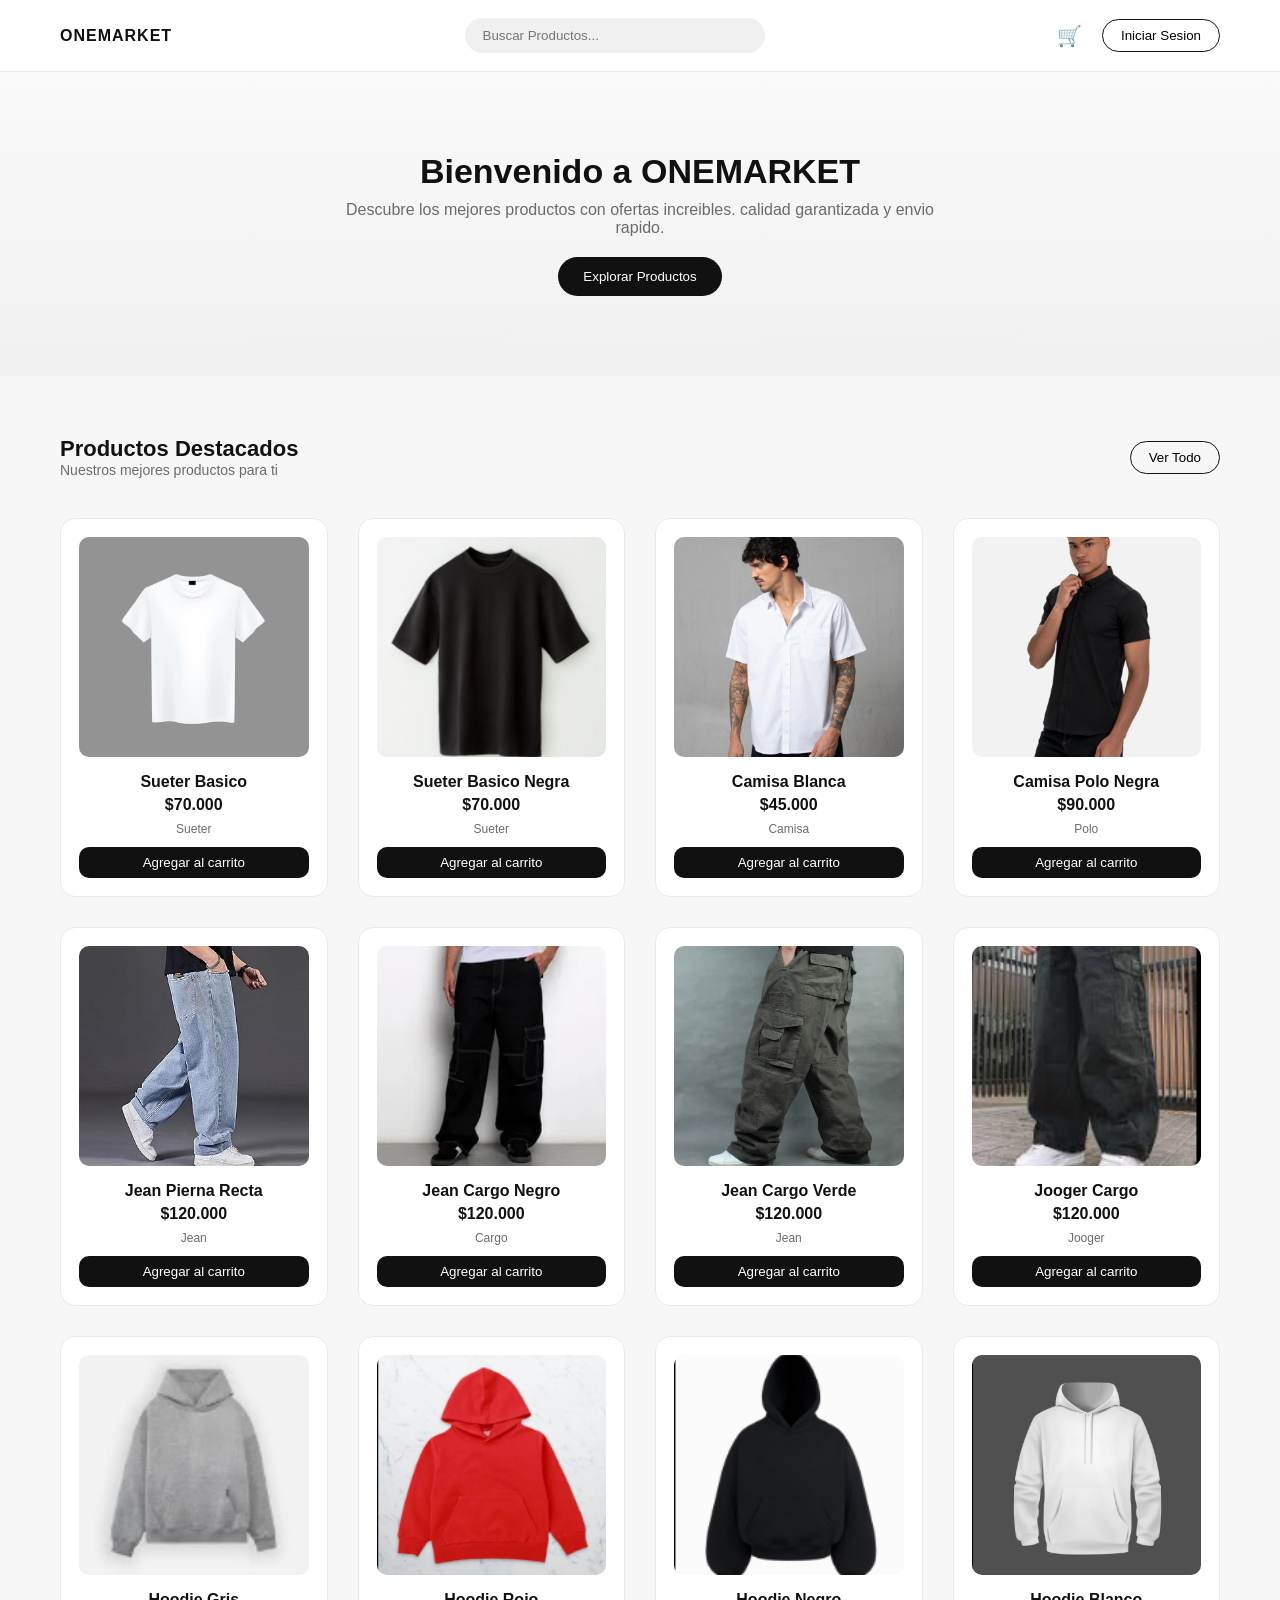
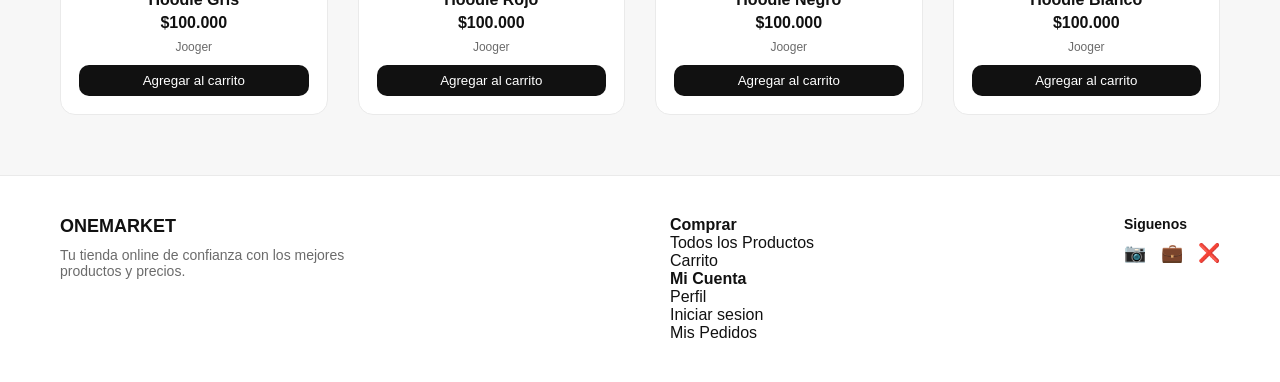
==== docs/index.html @ dfab5a0c "Mi primer commit: subiendo el proyecto" ====
<!DOCTYPE html>
<html lang="es">
<head>
    <meta charset="UTF-8">
    <meta name="viewport" content="width=device-width, initial-scale=1.0">
    <title>ONEMARKET</title>
    <!--LINK DE ESTILOS-->
    <link rel="stylesheet" href="STYLES/estilos.css">
</head>
<body>

    <!--NAVBAR-->

    <header class="navbar">
      <div class="logo" onclick="window.location.href='PAGES/admin.html'">ONEMARKET </div>

      <input type="text" placeholder="Buscar Productos..." class="search">

      <div class="nav-actions">
         <span class="cart" onclick="window.location.href='PAGES/carrito.html'">🛒</span>
            <button class="login"onclick="window.location.href='PAGES/login.html'">
               Iniciar Sesion
            </button>
        </div>
       
    </header>

    <!--HERO-->

    <section class="hero">
        <h1>Bienvenido a ONEMARKET</h1>
        <p>Descubre los mejores productos con ofertas increibles. calidad garantizada y envio rapido.</p>
        <button class="explorar"onclick="window.location.href='PAGES/explorarproducto.html'">
            Explorar Productos
        </button>

    </section>

    <!--PRODUCTOS-->

    <section class="products">
        <div class="products-header">
            <div>
                <h2>Productos Destacados</h2>
                <p>Nuestros mejores productos para ti</p>
            </div>
            <button class="ver-todo " onclick="window.location.href='PAGES/explorarproducto.html'">
                Ver Todo
            </button>

        </div>

        <div class="grid">

            <!--CARD-->

            <div class="card" onclick="window.location.href='PAGES/detallesdelproducto.html'">
                <img src="IMAGE/sueter blanco overside.png" alt="">
                <h3>Sueter Basico</h3>
                <p>$70.000</p>
                <span class="brand">Sueter</span>
                <button>Agregar al carrito</button>
            </div>

            <div class="card" onclick="window.location.href='PAGES/detallesdelproducto.html'">
                <img src="IMAGE/sueter negro.png" alt="">
                <h3>Sueter Basico Negra</h3>
                <p>$70.000</p>
                <span class="brand">Sueter</span>
                <button>Agregar al carrito</button>
            </div>

            <div class="card" onclick="window.location.href='PAGES/detallesdelproducto.html'">
                <img src="IMAGE/camisa blanca.png" alt="">
                <h3>Camisa Blanca</h3>
                <p>$45.000</p>
                <span class="brand">Camisa</span>
                <button>Agregar al carrito</button>
            </div>

            <div class="card" onclick="window.location.href='PAGES/detallesdelproducto.html'">
                <img src="IMAGE/camisa tipo polo negra.png" alt="">
                <h3>Camisa Polo Negra</h3>
                <p>$90.000</p>
                <span class="brand">Polo</span>
                <button>Agregar al carrito</button>
            </div>

            <div class="card" onclick="window.location.href='PAGES/detallesdelproducto.html'">
                <img src="IMAGE/pantalon vaquero azul blanco.png" alt="">
                <h3>Jean Pierna Recta </h3>
                <p>$120.000</p>
                <span class="brand">Jean</span>
                <button>Agregar al carrito</button>
            </div>

            <div class="card" onclick="window.location.href='PAGES/detallesdelproducto.html'">
                <img src="IMAGE/jean cargo negro.jpg" alt="">
                <h3>Jean Cargo Negro </h3>
                <p>$120.000</p>
                <span class="brand">Cargo</span>
                <button>Agregar al carrito</button>
            </div>

            <div class="card" onclick="window.location.href='PAGES/detallesdelproducto.html'">
                <img src="IMAGE/pantalon cargo gris oscuro.jpg" alt="">
                <h3>Jean Cargo Verde </h3>
                <p>$120.000</p>
                <span class="brand">Jean</span>
                <button>Agregar al carrito</button>
            </div>

            <div class="card" onclick="window.location.href='PAGES/detallesdelproducto.html'">
                <img src="IMAGE/jogger baggy.png" alt="">
                <h3>Jooger Cargo  </h3>
                <p>$120.000</p>
                <span class="brand">Jooger</span>
                <button>Agregar al carrito</button>
            </div>

            <div class="card" onclick="window.location.href='PAGES/detallesdelproducto.html'">
                <img src="IMAGE/hoodie.png" alt="">
                <h3>Hoodie Gris</h3>
                <p>$100.000</p>
                <span class="brand">Jooger</span>
                <button>Agregar al carrito</button>
            </div>

            <div class="card" onclick="window.location.href='PAGES/detallesdelproducto.html'">
                <img src="IMAGE/hoodie rojo.png" alt="">
                <h3>Hoodie Rojo</h3>
                <p>$100.000</p>
                <span class="brand">Jooger</span>
                <button>Agregar al carrito</button>
            </div>

            <div class="card" onclick="window.location.href='PAGES/detallesdelproducto.html'">
                <img src="IMAGE/hoodie negro.png" alt="">
                <h3>Hoodie Negro</h3>
                <p>$100.000</p>
                <span class="brand">Jooger</span>
                <button>Agregar al carrito</button>
            </div>

            <div class="card" onclick="window.location.href='PAGES/detallesdelproducto.html'">
                <img src="IMAGE/hoodie blanco.png" alt="">
                <h3>Hoodie Blanco</h3>
                <p>$100.000</p>
                <span class="brand">Jooger</span>
                <button>Agregar al carrito</button>
            </div>

        </div>

    </section>

    <!--FOOTER-->
    <footer class="footer">

        <div class="footer-container">

          <!--LADO IZQUIERDO-->

            <div class="footer-left">
              <h2 class="footer-logo">ONEMARKET</h2>
              <P>Tu tienda online de confianza con los mejores productos y precios.</P>
            </div>

           <!--CENTRO-->

           <div class="footer-link">
                <div>
                  <h4>Comprar</h4>
                  <a href="PAGES/explorarproducto.html">Todos los Productos</a>
                  <br>
                  <a href="PAGES/carrito.html">Carrito</a>
                </div>

                <div>
                    <h4>Mi Cuenta</h4>
                    <a href="PAGES/perfil.html">Perfil</a>
                    <br>
                    <a href="PAGES/login.html">Iniciar sesion</a>
                    <br>
                    <a href="PAGES/mispedidos.html">Mis Pedidos</a>
                </div>
           </div>

           <!--DERECHA-->
           <div class="footer-social">
              <h4>Siguenos</h4>
                <div class="icons">
                 <span>📷</span>
                 <span>💼</span>
                 <span>❌</span>
                </div>
           </div>

        </div>
    </footer>
    
</body>

</html>
---- docs/STYLES/estilos.css ----
:root {
    --primary: #111;
    --secondary: #6b6b6b;
    --bg: #f7f7f7;
    --white: #ffffff;
    --border: #eaeaea;
}

/* RESET */
* {
    margin: 0;
    padding: 0;
    box-sizing: border-box;
}

body {
    font-family: 'Segoe UI', Tahoma, sans-serif;
    background: var(--bg);
    color: var(--primary);
}

/* NAVBAR */
.navbar {
    display: flex;
    justify-content: space-between;
    align-items: center;
    padding: 18px 60px;
    background: var(--white);
    border-bottom: 1px solid var(--border);
}

.logo {
    font-weight: 700;
    letter-spacing: 1px;
}

/* BUSCADOR */
.search {
    width: 300px;
    padding: 10px 18px;
    border-radius: 30px;
    border: none;
    background: #f0f0f0;
    transition: 0.3s;
}

.search:focus {
    outline: none;
    background: #e6e6e6;
}

/* ACCIONES NAV */
.nav-actions {
    display: flex;
    align-items: center;
    gap: 20px;
}

.cart {
    font-size: 20px;
    cursor: pointer;
}

.login {
    padding: 8px 18px;
    border-radius: 20px;
    border: 1px solid var(--primary);
    background: transparent;
    cursor: pointer;
    transition: 0.3s;
}

.login:hover {
    background: var(--primary);
    color: white;
}

/* HERO */
.hero {
    text-align: center;
    padding: 80px 20px;
    background: linear-gradient(to bottom, #fafafa, #f0f0f0);
}

.hero h1 {
    font-size: 34px;
    margin-bottom: 10px;
}

.hero p {
    color: var(--secondary);
    max-width: 600px;
    margin: 0 auto 20px;
}

.hero button {
    padding: 12px 25px;
    border-radius: 30px;
    border: none;
    background: var(--primary);
    color: white;
    cursor: pointer;
    transition: 0.3s;
}

.hero button:hover {
    transform: translateY(-3px);
    background: #333;
}

/* PRODUCTOS */
.products {
    padding: 60px;
}

.products-header {
    display: flex;
    justify-content: space-between;
    align-items: center;
    margin-bottom: 40px;
}

.products-header h2 {
    font-size: 22px;
}

.products-header p {
    font-size: 14px;
    color: var(--secondary);
}

/* BOTON VER TODO */
.ver-todo {
    padding: 8px 18px;
    border-radius: 20px;
    border: 1px solid var(--primary);
    background: transparent;
    cursor: pointer;
    transition: 0.3s;
}

.ver-todo:hover {
    background: var(--primary);
    color: white;
}

/* GRID */
.grid {
    display: grid;
    grid-template-columns: repeat(auto-fit, minmax(230px, 1fr));
    gap: 30px;
}

/* CARD */

a {
    text-decoration: none; /* quita el subrayado */
    color: inherit; /* usa el color del padre */
}

.card {
    text-decoration: none;
    color: inherit;
    display: block;
}

.card:link,
.card:visited,
.card:active {
    color: inherit;
    text-decoration: none;
}

.card {
    background: var(--white);
    padding: 18px;
    border-radius: 15px;
    border: 1px solid var(--border);
    transition: 0.4s;
    text-align: center;
    position: relative;
}

.card:hover {
    transform: translateY(-8px);
    box-shadow: 0 12px 25px rgba(0,0,0,0.08);
}

/* IMAGEN */
.card img {
    width: 100%;
    height: 220px;
    object-fit: cover;
    border-radius: 10px;
    margin-bottom: 12px;
    background: #eee;
}

/* TEXTO */
.card h3 {
    font-size: 16px;
    margin-bottom: 5px;
}

.card p {
    font-weight: 600;
    margin-bottom: 5px;
}

.brand {
    font-size: 12px;
    color: var(--secondary);
}

/* BOTON CARD */
.card button {
    margin-top: 10px;
    padding: 8px;
    border-radius: 10px;
    border: none;
    background: var(--primary);
    color: white;
    cursor: pointer;
    width: 100%;
    transition: 0.3s;
}

.card button:hover {
    background: #333;
}

/* FOOTER */
.footer {
    background: #fff;
    border-top: 1px solid #eaeaea;
    padding: 40px 60px;
}

.footer-container {
    display: flex;
    justify-content: space-between;
    gap: 40px;
    flex-wrap: wrap;
}

/* IZQUIERDA */
.footer-left {
    max-width: 300px;
}

.footer-logo {
    font-size: 18px;
    font-weight: 700;
    margin-bottom: 10px;
}

.footer-left p {
    font-size: 14px;
    color: #6b6b6b;
}

/* LINKS */
.footer-links {
    display: flex;
    gap: 60px;
}

.footer-links h4 {
    font-size: 14px;
    margin-bottom: 10px;
}

.footer-links a {
    display: block;
    text-decoration: none;
    color: #6b6b6b;
    font-size: 14px;
    margin-bottom: 5px;
    transition: 0.3s;
}

.footer-links a:hover {
    color: #111;
}

/* SOCIAL */
.footer-social h4 {
    font-size: 14px;
    margin-bottom: 10px;
}

.icons {
    display: flex;
    gap: 15px;
}

.icons span {
    font-size: 18px;
    cursor: pointer;
    transition: 0.3s;
}

.icons span:hover {
    transform: scale(1.2);
}

/* ========================= */
/* RESPONSIVE MOBILE CON AYUDA DE IA */
/* ========================= */

@media (max-width: 768px) {

    /* CONTENEDOR */
    .historial {
        padding: 20px;
    }

    h2 {
        font-size: 20px;
        text-align: center;
    }

    /* FILTRO */
    .filtro-grid {
        flex-direction: column;
        gap: 15px;
    }

    /* CARDS */
    .compra-body {
        flex-direction: column;
        gap: 10px;
    }

    .precio {
        align-self: flex-end;
        font-size: 16px;
    }

    /* TEXTO */
    .info p {
        font-size: 13px;
    }

    .sub {
        font-size: 12px;
    }

    /* CARDS MÁS COMPACTAS */
    .compra-card {
        padding: 15px;
    }

}
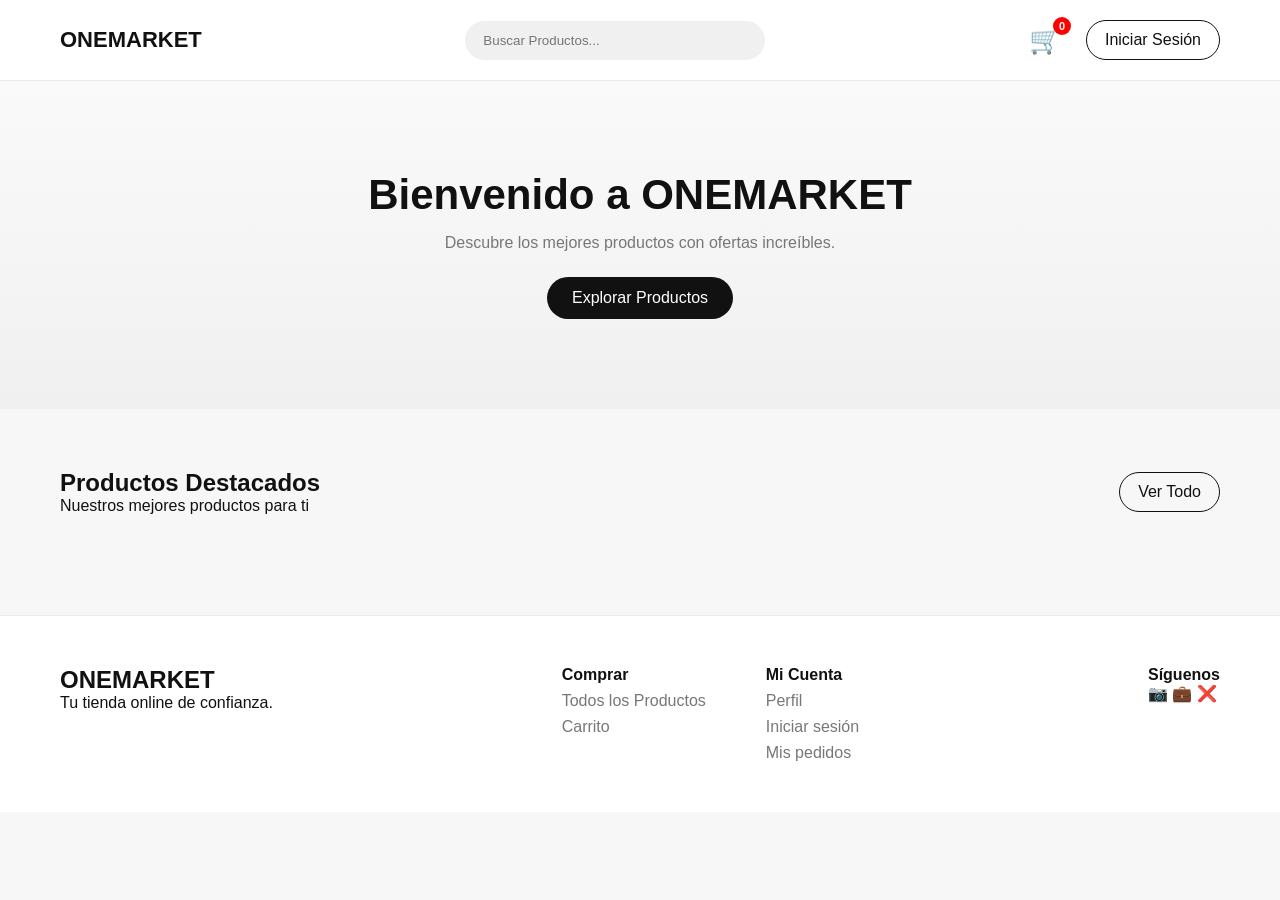
==== commit 6157a2c0: "Actualizacion de mi pagina" ====
--- a/docs/index.html
+++ b/docs/index.html
@@ -1,204 +1,200 @@
 <!DOCTYPE html>
 <html lang="es">
+
 <head>
+
     <meta charset="UTF-8">
-    <meta name="viewport" content="width=device-width, initial-scale=1.0">
+
+    <meta name="viewport"
+    content="width=device-width, initial-scale=1.0">
+
     <title>ONEMARKET</title>
-    <!--LINK DE ESTILOS-->
-    <link rel="stylesheet" href="STYLES/estilos.css">
+
+    <!-- CSS -->
+    <link rel="stylesheet"
+    href="STYLES/estilos.css">
+
 </head>
+
 <body>
 
-    <!--NAVBAR-->
-
+    <!-- NAVBAR -->
     <header class="navbar">
-      <div class="logo" onclick="window.location.href='PAGES/admin.html'">ONEMARKET </div>
-
-      <input type="text" placeholder="Buscar Productos..." class="search">
-
-      <div class="nav-actions">
-         <span class="cart" onclick="window.location.href='PAGES/carrito.html'">🛒</span>
-            <button class="login"onclick="window.location.href='PAGES/login.html'">
-               Iniciar Sesion
-            </button>
-        </div>
-       
+
+        <div class="logo">
+            ONEMARKET
+        </div>
+
+        <!-- SEARCH -->
+        <input
+        type="text"
+        placeholder="Buscar Productos..."
+        class="search">
+
+        <!-- ACTIONS -->
+        <div class="nav-actions">
+
+            <!-- CARRITO -->
+            <div class="cart-container">
+
+               <a href="PAGES/carrito.html"
+                  class="cart">
+
+                  🛒
+
+                </a>
+
+                <span class="contador-carrito">
+                   0
+                </span>
+
+            </div>
+
+            <!-- LOGIN -->
+            <a href="PAGES/login.html"
+            class="login">
+
+                Iniciar Sesión
+
+            </a>
+
+        </div>
+
     </header>
 
-    <!--HERO-->
-
+    <!-- HERO -->
     <section class="hero">
-        <h1>Bienvenido a ONEMARKET</h1>
-        <p>Descubre los mejores productos con ofertas increibles. calidad garantizada y envio rapido.</p>
-        <button class="explorar"onclick="window.location.href='PAGES/explorarproducto.html'">
+
+        <h1>
+            Bienvenido a ONEMARKET
+        </h1>
+
+        <p>
+            Descubre los mejores productos
+            con ofertas increíbles.
+        </p>
+
+        <a href="PAGES/explorarproducto.html"
+        class="explorar">
+
             Explorar Productos
-        </button>
+
+        </a>
 
     </section>
 
-    <!--PRODUCTOS-->
-
+    <!-- PRODUCTOS -->
     <section class="products">
+
         <div class="products-header">
+
             <div>
-                <h2>Productos Destacados</h2>
-                <p>Nuestros mejores productos para ti</p>
-            </div>
-            <button class="ver-todo " onclick="window.location.href='PAGES/explorarproducto.html'">
+
+                <h2>
+                    Productos Destacados
+                </h2>
+
+                <p>
+                    Nuestros mejores productos
+                    para ti
+                </p>
+
+            </div>
+
+            <a href="PAGES/explorarproducto.html"
+            class="ver-todo">
+
                 Ver Todo
-            </button>
-
-        </div>
-
-        <div class="grid">
-
-            <!--CARD-->
-
-            <div class="card" onclick="window.location.href='PAGES/detallesdelproducto.html'">
-                <img src="IMAGE/sueter blanco overside.png" alt="">
-                <h3>Sueter Basico</h3>
-                <p>$70.000</p>
-                <span class="brand">Sueter</span>
-                <button>Agregar al carrito</button>
-            </div>
-
-            <div class="card" onclick="window.location.href='PAGES/detallesdelproducto.html'">
-                <img src="IMAGE/sueter negro.png" alt="">
-                <h3>Sueter Basico Negra</h3>
-                <p>$70.000</p>
-                <span class="brand">Sueter</span>
-                <button>Agregar al carrito</button>
-            </div>
-
-            <div class="card" onclick="window.location.href='PAGES/detallesdelproducto.html'">
-                <img src="IMAGE/camisa blanca.png" alt="">
-                <h3>Camisa Blanca</h3>
-                <p>$45.000</p>
-                <span class="brand">Camisa</span>
-                <button>Agregar al carrito</button>
-            </div>
-
-            <div class="card" onclick="window.location.href='PAGES/detallesdelproducto.html'">
-                <img src="IMAGE/camisa tipo polo negra.png" alt="">
-                <h3>Camisa Polo Negra</h3>
-                <p>$90.000</p>
-                <span class="brand">Polo</span>
-                <button>Agregar al carrito</button>
-            </div>
-
-            <div class="card" onclick="window.location.href='PAGES/detallesdelproducto.html'">
-                <img src="IMAGE/pantalon vaquero azul blanco.png" alt="">
-                <h3>Jean Pierna Recta </h3>
-                <p>$120.000</p>
-                <span class="brand">Jean</span>
-                <button>Agregar al carrito</button>
-            </div>
-
-            <div class="card" onclick="window.location.href='PAGES/detallesdelproducto.html'">
-                <img src="IMAGE/jean cargo negro.jpg" alt="">
-                <h3>Jean Cargo Negro </h3>
-                <p>$120.000</p>
-                <span class="brand">Cargo</span>
-                <button>Agregar al carrito</button>
-            </div>
-
-            <div class="card" onclick="window.location.href='PAGES/detallesdelproducto.html'">
-                <img src="IMAGE/pantalon cargo gris oscuro.jpg" alt="">
-                <h3>Jean Cargo Verde </h3>
-                <p>$120.000</p>
-                <span class="brand">Jean</span>
-                <button>Agregar al carrito</button>
-            </div>
-
-            <div class="card" onclick="window.location.href='PAGES/detallesdelproducto.html'">
-                <img src="IMAGE/jogger baggy.png" alt="">
-                <h3>Jooger Cargo  </h3>
-                <p>$120.000</p>
-                <span class="brand">Jooger</span>
-                <button>Agregar al carrito</button>
-            </div>
-
-            <div class="card" onclick="window.location.href='PAGES/detallesdelproducto.html'">
-                <img src="IMAGE/hoodie.png" alt="">
-                <h3>Hoodie Gris</h3>
-                <p>$100.000</p>
-                <span class="brand">Jooger</span>
-                <button>Agregar al carrito</button>
-            </div>
-
-            <div class="card" onclick="window.location.href='PAGES/detallesdelproducto.html'">
-                <img src="IMAGE/hoodie rojo.png" alt="">
-                <h3>Hoodie Rojo</h3>
-                <p>$100.000</p>
-                <span class="brand">Jooger</span>
-                <button>Agregar al carrito</button>
-            </div>
-
-            <div class="card" onclick="window.location.href='PAGES/detallesdelproducto.html'">
-                <img src="IMAGE/hoodie negro.png" alt="">
-                <h3>Hoodie Negro</h3>
-                <p>$100.000</p>
-                <span class="brand">Jooger</span>
-                <button>Agregar al carrito</button>
-            </div>
-
-            <div class="card" onclick="window.location.href='PAGES/detallesdelproducto.html'">
-                <img src="IMAGE/hoodie blanco.png" alt="">
-                <h3>Hoodie Blanco</h3>
-                <p>$100.000</p>
-                <span class="brand">Jooger</span>
-                <button>Agregar al carrito</button>
-            </div>
-
-        </div>
+
+            </a>
+
+        </div>
+
+        <!-- GRID -->
+        <div class="grid"></div>
 
     </section>
 
-    <!--FOOTER-->
+    <!-- FOOTER -->
     <footer class="footer">
 
         <div class="footer-container">
 
-          <!--LADO IZQUIERDO-->
-
+            <!-- LEFT -->
             <div class="footer-left">
-              <h2 class="footer-logo">ONEMARKET</h2>
-              <P>Tu tienda online de confianza con los mejores productos y precios.</P>
-            </div>
-
-           <!--CENTRO-->
-
-           <div class="footer-link">
+
+                <h2 class="footer-logo">
+                    ONEMARKET
+                </h2>
+
+                <p>
+                    Tu tienda online de confianza.
+                </p>
+
+            </div>
+
+            <!-- LINKS -->
+            <div class="footer-links">
+
                 <div>
-                  <h4>Comprar</h4>
-                  <a href="PAGES/explorarproducto.html">Todos los Productos</a>
-                  <br>
-                  <a href="PAGES/carrito.html">Carrito</a>
+
+                    <h4>Comprar</h4>
+
+                    <a href="PAGES/explorarproducto.html">
+                        Todos los Productos
+                    </a>
+
+                    <a href="PAGES/carrito.html">
+                        Carrito
+                    </a>
+
                 </div>
 
                 <div>
+
                     <h4>Mi Cuenta</h4>
-                    <a href="PAGES/perfil.html">Perfil</a>
-                    <br>
-                    <a href="PAGES/login.html">Iniciar sesion</a>
-                    <br>
-                    <a href="PAGES/mispedidos.html">Mis Pedidos</a>
+
+                    <a href="PAGES/perfil.html">
+                        Perfil
+                    </a>
+
+                    <a href="PAGES/login.html">
+                        Iniciar sesión
+                    </a>
+
+                    <a href="PAGES/mispedidos.html">
+                        Mis pedidos
+                    </a>
+
                 </div>
-           </div>
-
-           <!--DERECHA-->
-           <div class="footer-social">
-              <h4>Siguenos</h4>
+
+            </div>
+
+            <!-- SOCIAL -->
+            <div class="footer-social">
+
+                <h4>Síguenos</h4>
+
                 <div class="icons">
-                 <span>📷</span>
-                 <span>💼</span>
-                 <span>❌</span>
+
+                    <span>📷</span>
+                    <span>💼</span>
+                    <span>❌</span>
+
                 </div>
-           </div>
-
-        </div>
+
+            </div>
+
+        </div>
+
     </footer>
+
+    <!-- JS -->
     
+
+    <script src="SCRIPTS/index.js"></script>
+
+    
+
 </body>
-
-</html>  +</html>
--- a/docs/STYLES/estilos.css
+++ b/docs/STYLES/estilos.css
@@ -1,354 +1,419 @@
-:root {
-    --primary: #111;
-    --secondary: #6b6b6b;
-    --bg: #f7f7f7;
-    --white: #ffffff;
-    --border: #eaeaea;
+:root{
+
+    --primary:#111;
+    --secondary:#777;
+    --bg:#f7f7f7;
+    --white:#fff;
+    --border:#eaeaea;
+
+    --shadow:
+    0 12px 25px rgba(0,0,0,0.08);
+
 }
 
 /* RESET */
-* {
-    margin: 0;
-    padding: 0;
-    box-sizing: border-box;
-}
-
-body {
-    font-family: 'Segoe UI', Tahoma, sans-serif;
-    background: var(--bg);
-    color: var(--primary);
+
+*{
+    margin:0;
+    padding:0;
+    box-sizing:border-box;
+}
+
+body{
+
+    font-family:'Segoe UI', sans-serif;
+
+    background:var(--bg);
+
+    color:var(--primary);
+
 }
 
 /* NAVBAR */
-.navbar {
-    display: flex;
-    justify-content: space-between;
-    align-items: center;
-    padding: 18px 60px;
-    background: var(--white);
-    border-bottom: 1px solid var(--border);
-}
-
-.logo {
-    font-weight: 700;
-    letter-spacing: 1px;
-}
-
-/* BUSCADOR */
-.search {
-    width: 300px;
-    padding: 10px 18px;
-    border-radius: 30px;
-    border: none;
-    background: #f0f0f0;
-    transition: 0.3s;
-}
-
-.search:focus {
-    outline: none;
-    background: #e6e6e6;
-}
-
-/* ACCIONES NAV */
-.nav-actions {
-    display: flex;
-    align-items: center;
-    gap: 20px;
-}
-
-.cart {
-    font-size: 20px;
-    cursor: pointer;
-}
-
-.login {
-    padding: 8px 18px;
-    border-radius: 20px;
-    border: 1px solid var(--primary);
-    background: transparent;
-    cursor: pointer;
-    transition: 0.3s;
-}
-
-.login:hover {
-    background: var(--primary);
-    color: white;
+
+.navbar{
+
+    display:flex;
+    justify-content:space-between;
+    align-items:center;
+
+    padding:20px 60px;
+
+    background:white;
+
+    border-bottom:1px solid var(--border);
+
+}
+
+.logo{
+
+    font-size:22px;
+    font-weight:700;
+
+}
+
+/* SEARCH */
+
+.search{
+
+    width:300px;
+
+    padding:12px 18px;
+
+    border:none;
+
+    border-radius:30px;
+
+    background:#f0f0f0;
+
+}
+
+.search:focus{
+
+    outline:none;
+
+}
+
+/* NAV ACTIONS */
+
+.nav-actions{
+
+    display:flex;
+    align-items:center;
+
+    gap:25px;
+
+}
+
+/* CART */
+
+.cart{
+
+    text-decoration:none;
+
+    font-size:26px;
+
+    cursor:pointer;
+
+    color:#111;
+
+}
+
+.cart-container{
+
+    position:relative;
+
+}
+
+.cart{
+
+    font-size:26px;
+
+    cursor:pointer;
+
+}
+
+.contador-carrito{
+
+    position:absolute;
+
+    top:-8px;
+    right:-10px;
+
+    width:18px;
+    height:18px;
+
+    border-radius:50%;
+
+    background:red;
+    color:white;
+
+    font-size:11px;
+    font-weight:bold;
+
+    display:flex;
+    justify-content:center;
+    align-items:center;
+
+}
+
+/* LOGIN */
+
+.login{
+
+    text-decoration:none;
+
+    padding:10px 18px;
+
+    border-radius:30px;
+
+    border:1px solid #111;
+
+    color:#111;
+
+    transition:0.3s;
+
+}
+
+.login:hover{
+
+    background:#111;
+    color:white;
+
 }
 
 /* HERO */
-.hero {
-    text-align: center;
-    padding: 80px 20px;
-    background: linear-gradient(to bottom, #fafafa, #f0f0f0);
-}
-
-.hero h1 {
-    font-size: 34px;
-    margin-bottom: 10px;
-}
-
-.hero p {
-    color: var(--secondary);
-    max-width: 600px;
-    margin: 0 auto 20px;
-}
-
-.hero button {
-    padding: 12px 25px;
-    border-radius: 30px;
-    border: none;
-    background: var(--primary);
-    color: white;
-    cursor: pointer;
-    transition: 0.3s;
-}
-
-.hero button:hover {
-    transform: translateY(-3px);
-    background: #333;
-}
-
-/* PRODUCTOS */
-.products {
-    padding: 60px;
-}
-
-.products-header {
-    display: flex;
-    justify-content: space-between;
-    align-items: center;
-    margin-bottom: 40px;
-}
-
-.products-header h2 {
-    font-size: 22px;
-}
-
-.products-header p {
-    font-size: 14px;
-    color: var(--secondary);
-}
-
-/* BOTON VER TODO */
-.ver-todo {
-    padding: 8px 18px;
-    border-radius: 20px;
-    border: 1px solid var(--primary);
-    background: transparent;
-    cursor: pointer;
-    transition: 0.3s;
-}
-
-.ver-todo:hover {
-    background: var(--primary);
-    color: white;
+
+.hero{
+
+    text-align:center;
+
+    padding:90px 20px;
+
+    background:
+    linear-gradient(to bottom,#fafafa,#f0f0f0);
+
+}
+
+.hero h1{
+
+    font-size:42px;
+
+    margin-bottom:15px;
+
+}
+
+.hero p{
+
+    max-width:600px;
+
+    margin:0 auto 25px;
+
+    color:#777;
+
+}
+
+.explorar{
+
+    display:inline-block;
+
+    padding:12px 25px;
+
+    background:#111;
+    color:white;
+
+    text-decoration:none;
+
+    border-radius:30px;
+
+}
+
+/* PRODUCTS */
+
+.products{
+
+    padding:60px;
+
+}
+
+.products-header{
+
+    display:flex;
+    justify-content:space-between;
+    align-items:center;
+
+    margin-bottom:40px;
+
+}
+
+.ver-todo{
+
+    text-decoration:none;
+
+    border:1px solid #111;
+
+    padding:10px 18px;
+
+    border-radius:30px;
+
+    color:#111;
+
 }
 
 /* GRID */
-.grid {
-    display: grid;
-    grid-template-columns: repeat(auto-fit, minmax(230px, 1fr));
-    gap: 30px;
+
+.grid{
+
+    display:grid;
+
+    grid-template-columns:
+    repeat(auto-fit,minmax(230px,1fr));
+
+    gap:30px;
+
 }
 
 /* CARD */
 
-a {
-    text-decoration: none; /* quita el subrayado */
-    color: inherit; /* usa el color del padre */
-}
-
-.card {
-    text-decoration: none;
-    color: inherit;
-    display: block;
-}
-
-.card:link,
-.card:visited,
-.card:active {
-    color: inherit;
-    text-decoration: none;
-}
-
-.card {
-    background: var(--white);
-    padding: 18px;
-    border-radius: 15px;
-    border: 1px solid var(--border);
-    transition: 0.4s;
-    text-align: center;
-    position: relative;
-}
-
-.card:hover {
-    transform: translateY(-8px);
-    box-shadow: 0 12px 25px rgba(0,0,0,0.08);
-}
-
-/* IMAGEN */
-.card img {
-    width: 100%;
-    height: 220px;
-    object-fit: cover;
-    border-radius: 10px;
-    margin-bottom: 12px;
-    background: #eee;
-}
-
-/* TEXTO */
-.card h3 {
-    font-size: 16px;
-    margin-bottom: 5px;
-}
-
-.card p {
-    font-weight: 600;
-    margin-bottom: 5px;
-}
-
-.brand {
-    font-size: 12px;
-    color: var(--secondary);
-}
-
-/* BOTON CARD */
-.card button {
-    margin-top: 10px;
-    padding: 8px;
-    border-radius: 10px;
-    border: none;
-    background: var(--primary);
-    color: white;
-    cursor: pointer;
-    width: 100%;
-    transition: 0.3s;
-}
-
-.card button:hover {
-    background: #333;
+.card{
+
+    background:white;
+
+    padding:20px;
+
+    border-radius:18px;
+
+    cursor:pointer;
+
+    transition:0.3s;
+
+}
+
+.card:hover{
+
+    transform:translateY(-8px);
+
+    box-shadow:var(--shadow);
+
+}
+
+.card img{
+
+    width:100%;
+    height:220px;
+
+    object-fit:contain;
+
+    margin-bottom:15px;
+
+}
+
+.card h3{
+
+    font-size:16px;
+
+    margin-bottom:10px;
+
+}
+
+.card p{
+
+    font-weight:700;
+
+    margin-bottom:5px;
+
+}
+
+.brand{
+
+    color:#777;
+
+    font-size:13px;
+
+}
+
+.card button{
+
+    width:100%;
+
+    padding:10px;
+
+    margin-top:15px;
+
+    border:none;
+
+    border-radius:10px;
+
+    background:#111;
+    color:white;
+
+    cursor:pointer;
+
 }
 
 /* FOOTER */
-.footer {
-    background: #fff;
-    border-top: 1px solid #eaeaea;
-    padding: 40px 60px;
-}
-
-.footer-container {
-    display: flex;
-    justify-content: space-between;
-    gap: 40px;
-    flex-wrap: wrap;
-}
-
-/* IZQUIERDA */
-.footer-left {
-    max-width: 300px;
-}
-
-.footer-logo {
-    font-size: 18px;
-    font-weight: 700;
-    margin-bottom: 10px;
-}
-
-.footer-left p {
-    font-size: 14px;
-    color: #6b6b6b;
-}
-
-/* LINKS */
-.footer-links {
-    display: flex;
-    gap: 60px;
-}
-
-.footer-links h4 {
-    font-size: 14px;
-    margin-bottom: 10px;
-}
-
-.footer-links a {
-    display: block;
-    text-decoration: none;
-    color: #6b6b6b;
-    font-size: 14px;
-    margin-bottom: 5px;
-    transition: 0.3s;
-}
-
-.footer-links a:hover {
-    color: #111;
-}
-
-/* SOCIAL */
-.footer-social h4 {
-    font-size: 14px;
-    margin-bottom: 10px;
-}
-
-.icons {
-    display: flex;
-    gap: 15px;
-}
-
-.icons span {
-    font-size: 18px;
-    cursor: pointer;
-    transition: 0.3s;
-}
-
-.icons span:hover {
-    transform: scale(1.2);
-}
-
-/* ========================= */
-/* RESPONSIVE MOBILE CON AYUDA DE IA */
-/* ========================= */
-
-@media (max-width: 768px) {
-
-    /* CONTENEDOR */
-    .historial {
-        padding: 20px;
+
+.footer{
+
+    background:white;
+
+    padding:50px 60px;
+
+    border-top:1px solid #eaeaea;
+
+}
+
+.footer-container{
+
+    display:flex;
+    justify-content:space-between;
+
+    flex-wrap:wrap;
+
+    gap:40px;
+
+}
+
+.footer-links{
+
+    display:flex;
+
+    gap:60px;
+
+}
+
+.footer-links a{
+
+    display:block;
+
+    margin-top:8px;
+
+    text-decoration:none;
+
+    color:#777;
+
+}
+
+/* RESPONSIVE */
+
+@media(max-width:768px){
+
+    .navbar{
+
+        flex-direction:column;
+
+        gap:20px;
+
+        padding:20px;
+
     }
 
-    h2 {
-        font-size: 20px;
-        text-align: center;
+    .search{
+
+        width:100%;
+
     }
 
-    /* FILTRO */
-    .filtro-grid {
-        flex-direction: column;
-        gap: 15px;
+    .products{
+
+        padding:20px;
+
     }
 
-    /* CARDS */
-    .compra-body {
-        flex-direction: column;
-        gap: 10px;
+    .products-header{
+
+        flex-direction:column;
+
+        gap:15px;
+
+        text-align:center;
+
     }
 
-    .precio {
-        align-self: flex-end;
-        font-size: 16px;
+    .hero h1{
+
+        font-size:30px;
+
     }
 
-    /* TEXTO */
-    .info p {
-        font-size: 13px;
-    }
-
-    .sub {
-        font-size: 12px;
-    }
-
-    /* CARDS MÁS COMPACTAS */
-    .compra-card {
-        padding: 15px;
-    }
-
 }
